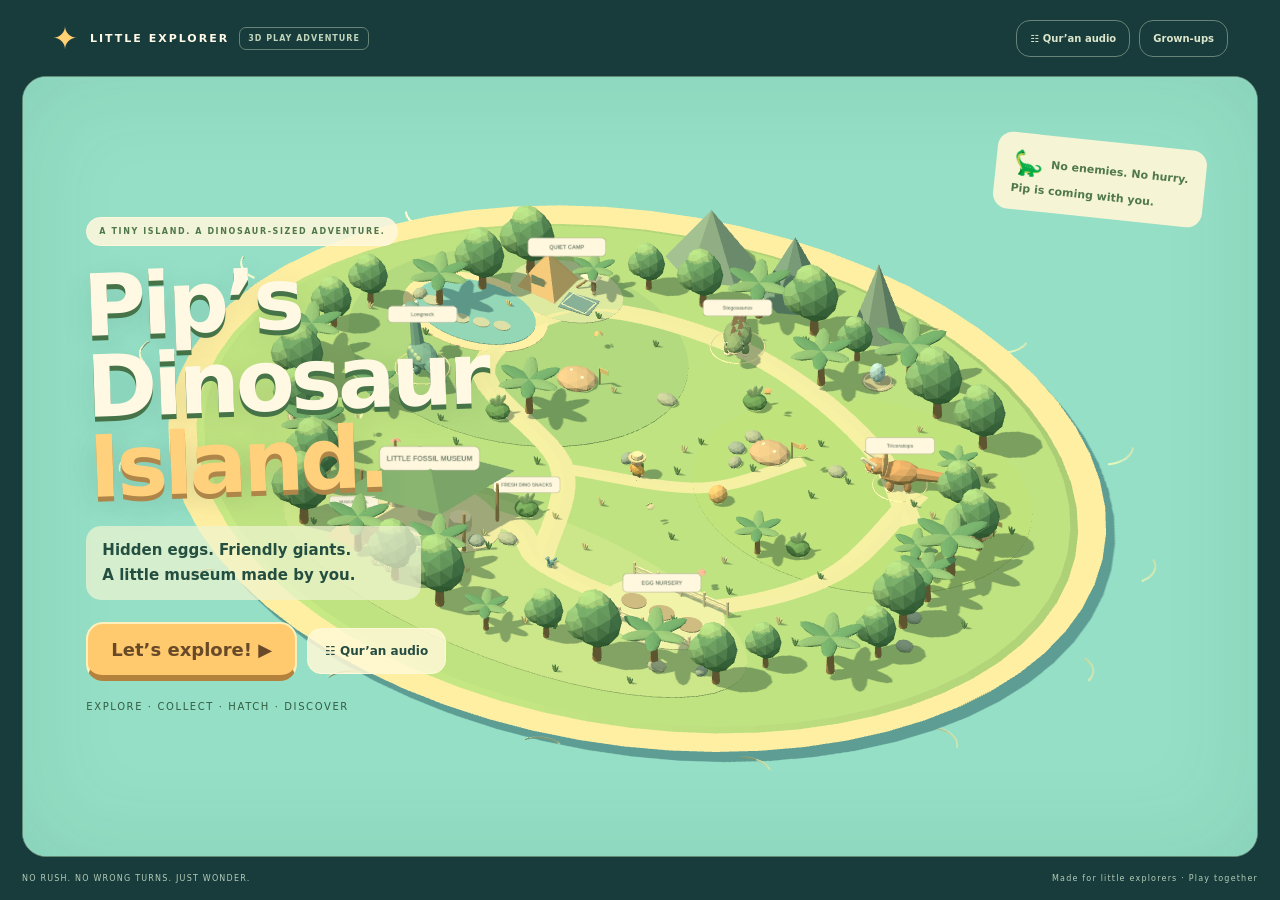
==== island.html @ 5e78a29a "Add active 3D dinosaur island with roaming, tactile digs, hatching and hop trail" ====
<!doctype html>
<html lang="en">
<head>
  <meta charset="utf-8">
  <meta name="viewport" content="width=device-width, initial-scale=1, viewport-fit=cover">
  <meta name="theme-color" content="#183e3c">
  <title>Pip’s Dinosaur Island · 3D adventure</title>
  <link rel="stylesheet" href="island.css">
  <script src="vendor/three.min.js" defer></script>
  <script src="recitation.js" defer></script>
  <script src="island-activities.js" defer></script>
  <script src="island.js" defer></script>
</head>
<body>
  <header class="site-header"><a href="island.html" class="brand"><span>✦</span> LITTLE EXPLORER <small>3D PLAY ADVENTURE</small></a><div><button id="open-recitation">☷ <span>Qur’an audio</span></button><button id="notes-button" aria-label="Open grown-up notes">Grown-ups</button></div></header>
  <main id="game" aria-label="Pip’s Dinosaur Island">
    <canvas id="island" tabindex="0" aria-label="3D dinosaur island. Use arrow keys or W A S D to walk, Space to hop, and E to explore. Or tap the ground to walk there."></canvas>
    <div class="scene-shade" aria-hidden="true"></div>
    <section id="hud" hidden aria-label="Explorer tools">
      <div class="toolbar"><button id="map-button" class="tool" aria-label="Open island map">▦ <small>MAP</small></button><button id="journal-button" class="tool" aria-label="Open discovery journal">▤ <small>FINDS</small></button><div class="counts" aria-live="polite"><span title="Dinosaur friends">🦕 <b id="dino-count">0/3</b></span><span title="Eggs found">🥚 <b id="egg-count">0/3</b></span><span title="Fossils found">🦴 <b id="fossil-count">0/3</b></span></div><button id="hud-recitation" class="tool" aria-label="Open background Qur’an recitation controls">☷</button><button id="pause-button" class="tool" aria-label="Pause adventure">Ⅱ</button></div>
      <div class="trail"><span>YOUR LITTLE EXPEDITION</span><strong id="mission">An island full of surprises.</strong><div><i id="trail-fill"></i></div></div>
      <div class="play-tools"><span class="leaf-basket" aria-label="Leaves in basket">🌿 <b id="leaf-count">0</b></span><button id="course-button" aria-pressed="false">◎ Hop trail</button><button id="buddy-button" hidden aria-pressed="false">🐣 Walk together</button></div>
    </section>
    <section id="pip" hidden><button id="help-button" aria-label="Pip, help me find a discovery"><span aria-hidden="true">🦕</span><small>HELP ME</small></button><p id="message" role="status">Salaam, explorer!</p><button id="repeat-button" aria-label="Repeat Pip’s guidance">◖))</button></section>
    <div id="navigation" hidden><span id="navigation-label">Following Pip…</span><button id="cancel-walk" aria-label="Stop following the trail">×</button></div>
    <div id="nearby" hidden></div>
    <section id="controls" hidden aria-label="Movement controls">
      <div id="joystick" aria-label="Hold and slide to walk" role="group"><div class="joy-ring"><span>↑</span><span>← &nbsp; →</span><span>↓</span></div><div id="stick"></div></div>
      <div class="keyboard-note">WASD / ARROWS · WALK<br>SPACE · HOP &nbsp; E · EXPLORE</div>
      <div class="actions"><button id="hop-button" aria-label="Hop">↑<small>HOP</small></button><button id="action-button" aria-label="Explore nearby"><span id="action-icon">✋</span><small id="action-label">EXPLORE</small></button></div>
    </section>
    <div id="overlay"></div>
    <div id="celebrate" role="status" hidden></div>
    <div id="fallback" hidden><span>🦕</span><h1>This island needs 3D support.</h1><p>Try a recent Safari or Chrome browser with WebGL enabled. Your discoveries are safe.</p><a href="play.html">Play the illustrated adventure instead →</a></div>
    <dialog id="recitation-dialog" aria-labelledby="recitation-title"><button class="close" id="close-recitation" aria-label="Close recitation controls">×</button><span class="eyebrow">OPTIONAL · RECORDED RECITATION</span><h2 id="recitation-title">Juz Amma</h2><p>Muzammil Hasballah · community-attributed recording</p><div class="button-row"><button id="recitation-toggle" class="primary" aria-pressed="false">▶ Start recitation</button><button id="recitation-stop">Stop & rewind</button></div><p id="recitation-status" role="status">Tap Start to stream. Internet needed.</p><label class="setting">Volume <input id="recitation-volume" type="range" min="0" max="1" step="0.05" value="0.35"><output id="volume-value">35%</output></label><label class="setting"><input id="recitation-loop" type="checkbox" checked> Repeat Juz Amma</label><p class="fine">Pauses for Pip’s voice, lessons, breaks, and hidden tabs. About 81 minutes / 117 MB; Wi-Fi recommended. <a href="https://archive.org/details/MuzammilHasballahJuzAmma" target="_blank" rel="noopener noreferrer">Community upload and attribution ↗</a>. Not independently authenticated as an official release. No audio is copied into the game.</p></dialog>
    <dialog id="notes" aria-labelledby="notes-title">
      <button class="close" id="close-notes" aria-label="Close grown-up notes">×</button><span class="eyebrow">A SMALL ISLAND. A BIG IMAGINATION.</span><h2 id="notes-title">For your grown-up</h2>
      <p>An active 3D adventure for ages 5–6, with no enemies, countdowns, lost lives, music, ads, accounts, or purchases. The original illustrated game is still available.</p>
      <h3>Let him lead</h3><p>Gather leaves by walking into the floating snacks above leafy bushes. Share a leaf with a roaming dinosaur to make a friend and ride. At a dig, rub the sand away with a finger or mouse; a brush button also works by keyboard. Collect eggs, bring them to the nursery, and tap the egg button four times to watch a baby hatch. The baby can follow him, or return to its nest with the baby button.</p>
      <h3>Play, not just collect</h3><p>Tap Hop trail for a repeatable six-hoop adventure: walk or ride through the golden hoops and hop inside the high ones. There is no timer or failure penalty. Pip can lead the way, but high hoops still need a hop. The beach ball rolls when pushed; try chasing it on a dinosaur. All play is optional. Dinosaur snacks regrow; there are no timed care chores.</p>
      <p>Tap the ground, use the joystick, or use arrow keys/WASD; E explores, Space hops. Tap Pip for help. The map can guide him to any place. The helping-hand button changes with nearby objects. Dinosaurs wait when approached, so he never has to chase one to interact.</p>
      <h3>Quiet learning, always optional</h3><p>The quiet camp has the existing parent-guided Muhammadiyah prayer sequence and Al-Fatihah, Al-Ikhlas, Al-Falaq, and An-Nas. Learning never awards points or unlocks exploration. Please review religious material with a qualified teacher; references are in the learning guide. No depictions of Allah or prophets.</p>
      <h3>Pretend discoveries</h3><p>Stylised dinosaurs, simplified fossils, and fantasy eggs are for play, not scientific reconstructions. The decorative pyramid is a separate museum model, not a claim that people in ancient Egypt lived with dinosaurs.</p>
      <h3>Saved here only</h3><p>Discovered dinosaurs, eggs, fossils, displays, hatched babies, leaves, companion choice, hop-trail keepsake, explorer position, and voice preference are stored on this browser. Partial brushing, unfinished hatching, moving dinosaur locations, and ball position are not saved across refreshes. No personal information, microphones, or religious-performance records. <strong id="storage-note"></strong> Recitation is streamed only after a tap; third-party audio hosts receive ordinary network requests. English speech uses your device’s available voice.</p>
      <p class="fine">Three.js r160.1 · <a href="vendor/THREE-LICENSE.txt">MIT licence</a>. All models are made from local procedural shapes. An internet connection is not needed for the island’s artwork or gameplay.</p>
      <div class="button-row"><button id="voice-button" aria-pressed="true">English voice: on</button><button id="fullscreen-button">Full screen</button><button id="reset-button">Reset island discoveries</button></div><a href="play.html">Original illustrated adventure →</a>
    </dialog>
  </main>
  <footer><span>NO RUSH. NO WRONG TURNS. JUST WONDER.</span><span>Made for little explorers · Play together</span></footer>
</body>
</html>
---- island.css ----
:root{--ink:#254c42;--cream:#fff9e7;--gold:#ffd074;--green:#4c7c55;font-family:'Trebuchet MS',system-ui,sans-serif;color:var(--cream);background:#183c3b;font-synthesis:none}*{box-sizing:border-box}body{margin:0}button,a{-webkit-tap-highlight-color:transparent;touch-action:manipulation}button{font:inherit;cursor:pointer;color:inherit;user-select:none}button:focus-visible,a:focus-visible,canvas:focus-visible{outline:3px solid #d89534;outline-offset:4px}button{border:1px solid #dbe1c7;border-bottom:3px solid #b3c1a0;border-radius:14px;background:#f7f6e6;color:var(--ink);padding:12px 17px;min-height:46px;font-weight:bold}button:hover{filter:brightness(1.04)}button:active{transform:translateY(2px)}a{color:inherit}h1,h2,h3,p{margin:0}h2{font-size:34px;letter-spacing:-1px;line-height:1.1}h3{margin:22px 0 8px;font-size:18px}p{line-height:1.65}.site-header{max-width:1600px;margin:auto;height:76px;padding:0 30px;display:flex;align-items:center;justify-content:space-between;gap:16px}.brand{font-size:11px;letter-spacing:2px;text-decoration:none;font-weight:bold;display:flex;align-items:center;gap:10px}.brand>span{font-size:31px;color:var(--gold)}.brand small{font-size:8px;letter-spacing:1px;border:1px solid #668477;border-radius:7px;padding:6px 8px;color:#bfd4bb}.site-header>div{display:flex;gap:9px}.site-header button{background:transparent;border:1px solid #668477;color:#dce6cb;font-size:10px;min-height:37px;padding:9px 13px}#game{position:relative;height:calc(100svh - 119px);min-height:530px;max-width:1540px;margin:0 auto;background:#a8d7ca;border:1px solid #618c77;border-radius:24px;overflow:hidden;isolation:isolate}body{padding:0 22px}#island{display:block;width:100%;height:100%;touch-action:none;outline-offset:-5px}.scene-shade{position:absolute;inset:0;pointer-events:none;box-shadow:inset 0 0 100px #234b3a18;z-index:1}#hud{position:absolute;inset:18px 20px auto;z-index:3;pointer-events:none}.toolbar{display:flex;align-items:flex-start;gap:9px}.toolbar>button,.counts{pointer-events:auto}.tool{min-width:48px;height:48px;padding:5px 11px;background:#fff9e9ed;font-size:22px;border:1px solid #fff7d7;border-bottom:3px solid #b6c69c;border-radius:15px;display:flex;align-items:center;justify-content:center;gap:7px;box-shadow:0 5px 20px #214a391a}.tool small{font-size:8px;letter-spacing:1px}.counts{margin-left:auto;display:flex;gap:15px;align-items:center;padding:11px 16px;border:1px solid #fff8dc;border-radius:15px;background:#fff9e9ed;color:var(--ink);font-size:20px;box-shadow:0 5px 20px #214a391a}.counts b{font-size:12px;vertical-align:middle}.trail{margin-top:12px;background:#fff9e9ed;color:var(--ink);border:1px solid #fff8dc;border-radius:16px;padding:12px 16px;width:300px}.trail>span{font-size:7px;font-weight:bold;letter-spacing:1.6px;color:#829167;display:block;margin-bottom:5px}.trail strong{font-size:14px;line-height:1.35;display:block}.trail>div{height:5px;background:#dce5c5;border-radius:6px;margin-top:9px;overflow:hidden}.trail i{display:block;height:100%;width:0;background:#8ab060;border-radius:6px;transition:width .5s}#pip{position:absolute;bottom:155px;left:50%;transform:translateX(-50%);width:max-content;max-width:560px;min-width:310px;display:flex;align-items:center;gap:12px;background:#fffbeeef;color:var(--ink);border:2px solid #fff7dc;border-radius:20px;padding:9px 13px 9px 9px;z-index:3;box-shadow:0 7px 30px #244c3b22}#help-button{background:#e5eccb;border:0;border-bottom:3px solid #b1c68d;padding:5px;width:60px;min-width:60px;height:66px;display:flex;flex-direction:column;align-items:center;justify-content:center;border-radius:14px}#help-button>span{font-size:30px}#help-button small{font-size:7px;letter-spacing:.6px;color:#63824d}#message{font-size:13px;font-weight:bold;line-height:1.45;min-width:0}#repeat-button{border:0;min-height:35px;min-width:35px;padding:4px;border-radius:50%;background:#e6ecd6;font-size:12px}#nearby{position:absolute;bottom:253px;left:50%;transform:translateX(-50%);background:#315f49ed;border:1px solid #f8edb8;color:#fff8d7;border-radius:30px;padding:8px 17px;font-size:12px;font-weight:bold;z-index:3;max-width:85%;text-align:center;pointer-events:none}#controls{position:absolute;inset:auto 26px 22px;display:flex;align-items:flex-end;justify-content:space-between;z-index:3;pointer-events:none}#joystick{width:118px;height:118px;border-radius:50%;background:#fff9dd80;border:2px solid #fff9dfbd;box-shadow:0 5px 30px #295c3925;position:relative;pointer-events:auto;touch-action:none}#stick{position:absolute;left:35px;top:35px;width:44px;height:44px;border-radius:50%;background:#fff8e4;border:2px solid #fffde9;border-bottom:5px solid #b9c5a4;pointer-events:none;box-shadow:0 3px 10px #28574020}.joy-ring{position:absolute;inset:4px;display:flex;flex-direction:column;justify-content:space-between;text-align:center;color:#587a54;font-size:19px;font-weight:bold;pointer-events:none}.keyboard-note{font-size:8px;letter-spacing:1.2px;text-align:center;line-height:1.9;color:#fff7cf;text-shadow:0 1px 3px #214638;margin-bottom:6px}.actions{display:flex;align-items:flex-end;gap:12px;pointer-events:auto}.actions button{display:flex;align-items:center;justify-content:center;flex-direction:column;border:2px solid #fff1bc;border-bottom:6px solid #b78a42;box-shadow:0 6px 25px #244c3b25}.actions small{font-size:8px;letter-spacing:1px}.actions #hop-button{height:68px;width:68px;background:#fff8df;color:#5d7951;border-bottom-color:#aebb93;border-radius:50%;font-size:26px;gap:2px}.actions #action-button{height:94px;width:94px;border-radius:30px;background:#ffd27a;font-size:33px;gap:4px;padding:7px;color:#735026}.actions #action-button.ready{background:#ffc65e;box-shadow:0 0 0 6px #ffeda552,0 5px 24px #244c3b25}#navigation{position:absolute;top:84px;left:50%;transform:translateX(-50%);border-radius:25px;background:#416c50e8;display:flex;align-items:center;padding:4px 5px 4px 15px;font-size:11px;gap:12px;z-index:3}#navigation button{min-height:28px;width:28px;line-height:1;padding:2px;border:0;border-radius:50%;background:#f9f2d5;color:#54734b;font-size:19px}#overlay{position:absolute;inset:0;z-index:5;padding:28px;display:flex;align-items:center;justify-content:center;overflow:auto}#overlay:empty{display:none}#overlay.shaded{background:#123d3e88;backdrop-filter:blur(6px)}.title-screen{align-self:stretch;width:100%;padding:4% 3%;display:flex;align-items:center;position:relative;pointer-events:none}.title-copy{max-width:560px;pointer-events:auto}.eyebrow{display:block;font-size:8px;letter-spacing:2px;font-weight:bold;color:#819366;margin-bottom:13px}.title-copy .eyebrow{display:inline-block;background:#fff7dcdf;color:#4f774a;border:1px solid #fff7da;border-radius:20px;padding:9px 12px;letter-spacing:1.6px}.title-copy h1{font-size:clamp(52px,6.7vw,102px);line-height:.94;letter-spacing:-4px;font-weight:900;text-shadow:0 5px 0 #467348,0 8px 30px #234b3820;transform:rotate(-2deg);color:#fff9e4}.title-copy h1 em{display:block;color:#ffd17c;font-style:normal;text-shadow:0 5px 0 #ae8649,0 7px 30px #234b3830}.title-copy>p{font-size:15px;max-width:335px;margin:25px 0 22px;color:#244f40;font-weight:bold;background:#edf3cfbb;padding:12px 16px;border-radius:15px}.primary{background:#ffc96d;border:2px solid #fff0bd;border-bottom:6px solid #b5823e;color:#684a29;padding:15px 23px;border-radius:17px;font-size:18px;font-weight:900;min-height:59px}.primary.green{background:#557e55;color:#fff9de;border-color:#aecb90;border-bottom-color:#355b3e}.button-row{display:flex;align-items:center;justify-content:center;gap:10px;flex-wrap:wrap;margin:20px 0 12px}.title-copy .button-row{justify-content:flex-start}.quiet-button{background:#fff8d6d9;font-size:12px;border:1px solid #fff8d6;min-height:46px}.title-copy .fine{font-size:8px;letter-spacing:1.6px;margin-top:17px;color:#325d43}.title-sticker{position:absolute;right:2%;top:5%;padding:12px 17px;background:#fff8d8e6;color:#51784b;border-radius:15px;transform:rotate(6deg);font-size:11px;font-weight:bold;line-height:1.5}.title-sticker span{font-size:24px;vertical-align:middle;margin-right:8px}.card{position:relative;width:100%;max-width:820px;max-height:100%;overflow:auto;background:#fff9e8;border:3px solid #fff0ce;border-bottom:7px solid #c6c39b;border-radius:25px;color:var(--ink);padding:30px;text-align:center;box-shadow:0 25px 100px #163d3b40}.card>p{font-size:13px;color:#778569;margin:12px auto 18px;max-width:550px}.card .eyebrow{padding:0 28px}.close{position:absolute;right:12px;top:12px;border:0;border-radius:50%;width:35px;height:35px;min-height:35px;background:#e6ebd3;padding:0;font-size:24px;color:#57754c;z-index:1}.map-layout{display:grid;grid-template-columns:1.2fr 1fr;gap:18px;margin-top:18px;align-items:center}.island-map{background:#b8dfd2;border:1px solid #a6cabe;border-radius:21px;overflow:hidden;min-height:260px}.island-map svg{display:block;width:100%;height:auto}.map-destinations{display:grid;grid-template-columns:1fr 1fr;gap:9px}.destination{display:flex;align-items:center;text-align:left;gap:8px;min-height:71px;padding:10px;background:#edf1d9;border-color:#d3dfb7;border-bottom-color:#b8c99d}.destination>span{font-size:24px}.destination strong{display:block;font-size:11px;line-height:1.4}.destination small{display:block;font-size:8px;font-weight:normal;line-height:1.6;color:#789067;margin-top:2px}.map-key{font-size:10px!important;color:#6b805e!important;margin-bottom:0!important}.journal-grid{display:grid;grid-template-columns:repeat(3,1fr);gap:11px;margin:18px 0}.find-card{background:#edf0dc;border:1px solid #d8e0bf;border-radius:17px;padding:15px 8px;display:flex;flex-direction:column;align-items:center;gap:5px;font-size:11px;color:#688052;min-height:120px}.find-card>span{font-size:35px;filter:grayscale(1);opacity:.4}.find-card.found>span{filter:none;opacity:1}.find-card strong{font-size:13px;color:#40663f}.find-card small{font-size:9px;line-height:1.4}.find-card:not(.found){border-style:dashed}.journal-tabs{display:flex;gap:8px;justify-content:center;margin:20px 0}.journal-tabs button{font-size:12px;padding:10px 15px}.journal-tabs .active{background:#d4e5b8;border-color:#a7be88}.progress-line{background:#e8ecd4;border-radius:13px;padding:13px;margin:13px 0;font-size:12px}.pause-card{max-width:440px}.pause-card .button-row{flex-direction:column}.pause-card .button-row button{width:100%}.big-icon{font-size:58px;display:block;margin-bottom:18px}.camp-choices{display:grid;grid-template-columns:1fr 1fr;gap:15px;margin:25px 0}.camp-choice{padding:24px 12px;background:#e8eddb;min-height:130px}.camp-choice>span{display:block;font-size:35px;margin-bottom:12px}.learning-card{height:100%;max-width:1100px;padding:0;display:flex;flex-direction:column;overflow:hidden}.learning-header{display:flex;justify-content:space-between;align-items:center;gap:15px;padding:12px 18px;text-align:left}.learning-header strong{font-size:15px}.learning-header small{font-size:8px;display:block;color:#80906a;margin-top:5px}.learning-header button{font-size:12px;white-space:nowrap}.learning-card iframe{flex:1;width:100%;border:0;background:#f7f6ed;min-height:200px}dialog{position:fixed;max-width:610px;width:calc(100% - 30px);max-height:90svh;overflow:auto;border:3px solid #e4dbb5;border-radius:25px;background:#fff9e8;color:var(--ink);padding:30px}dialog::backdrop{background:#113b3bb8;backdrop-filter:blur(6px)}dialog h2{padding-right:20px}dialog p{font-size:13px;margin:14px 0;color:#6b7e60}dialog a{font-size:12px;color:#4f764a}.setting{display:flex;align-items:center;gap:12px;margin:20px 0;font-size:13px}.setting input[type=range]{min-width:70px;flex:1;accent-color:#65864f}.setting input[type=checkbox]{width:20px;height:20px;accent-color:#65864f}.fine{font-size:10px!important;line-height:1.8}#recitation-status{background:#e4ecd2;border-radius:12px;padding:13px;min-height:55px;font-size:12px}#recitation-dialog .primary{font-size:15px;min-height:50px}.recitation-active{background:#d2e4b4!important}#celebrate{position:absolute;top:25%;left:50%;transform:translateX(-50%) rotate(-3deg);background:#fff5cf;color:#526f3e;box-shadow:0 8px 35px #234a352a;padding:19px 29px;border:3px solid #ffdf8e;border-radius:22px;font-size:21px;font-weight:bold;z-index:4;text-align:center;pointer-events:none;animation:pop .45s ease-out}#fallback{position:absolute;inset:0;background:#e6edcf;color:var(--ink);padding:30px;display:flex;flex-direction:column;align-items:center;justify-content:center;text-align:center;gap:25px;z-index:6}#fallback>span{font-size:75px}#fallback h1{font-size:30px}#fallback p{max-width:400px}footer{height:43px;max-width:1500px;margin:auto;display:flex;align-items:center;justify-content:space-between;font-size:8px;color:#b3ccb8;letter-spacing:1.2px}#game:fullscreen{width:100vw;height:100svh;max-width:none;min-height:0;border:0;border-radius:0}.busy #controls,.busy #pip,.busy #nearby,.busy #navigation{display:none!important}[hidden]{display:none!important}@keyframes pop{from{opacity:0;transform:translateX(-50%) scale(.6) rotate(-6deg)}to{opacity:1;transform:translateX(-50%) scale(1) rotate(-3deg)}}
@media(max-width:950px){.brand small{display:none}.title-copy h1{font-size:73px}.keyboard-note{display:none}.title-copy>p{font-size:13px;max-width:285px}.site-header{padding:0 7px;height:66px}#game{height:calc(100svh - 105px);min-height:510px}footer{height:39px}#pip{max-width:470px}.map-layout{grid-template-columns:1fr 1fr;gap:12px}.destination{padding:8px;gap:5px}.destination>span{font-size:21px}.destination strong{font-size:10px}.card{padding:25px}.island-map{min-height:0}}
@media(max-width:600px){body{padding:0 7px}.site-header{height:60px;padding:0 5px;gap:7px}.brand{font-size:8px;letter-spacing:1px;gap:5px}.brand>span{font-size:25px}.site-header>div{gap:5px}.site-header button{font-size:8px;padding:8px;min-height:34px}#game{height:calc(100svh - 88px);min-height:480px;border-radius:18px}footer{height:28px;justify-content:center;font-size:6px;letter-spacing:1px}footer span+span{display:none}#hud{inset:10px 9px auto}.toolbar{gap:5px}.tool{height:40px;min-width:36px;border-radius:12px;padding:5px 8px;font-size:19px}.tool small{display:none}.counts{padding:9px 9px;gap:8px;font-size:16px;border-radius:12px;height:40px}.counts b{font-size:9px}.trail{margin-top:8px;width:228px;padding:9px 12px;border-radius:13px}.trail>span{font-size:6px}.trail strong{font-size:12px}.trail>div{margin-top:6px;height:4px}#pip{bottom:135px;width:calc(100% - 24px);min-width:0;padding:7px;gap:8px;border-radius:17px}#help-button{width:48px;min-width:48px;height:55px}#help-button>span{font-size:25px}#help-button small{font-size:6px}#message{font-size:11px;line-height:1.4}#repeat-button{min-width:28px;width:28px;min-height:28px;font-size:10px}#controls{inset:auto 15px 17px}#joystick{height:101px;width:101px}#stick{top:29px;left:29px;width:39px;height:39px}.joy-ring{font-size:17px}.actions{gap:7px}.actions #hop-button{height:54px;width:54px;font-size:23px}.actions #action-button{height:80px;width:80px;font-size:28px;border-radius:26px}.actions small{font-size:7px;letter-spacing:.7px}#nearby{bottom:220px;font-size:10px;padding:7px 13px}#navigation{top:137px;max-width:90%;white-space:nowrap;padding:4px 4px 4px 12px;font-size:9px;gap:8px}#overlay{padding:13px}.title-screen{align-items:flex-start;padding:28px 3% 0}.title-copy{max-width:320px}.title-copy .eyebrow{font-size:6px;padding:8px 10px;letter-spacing:1px;margin-bottom:17px}.title-copy h1{font-size:clamp(52px,15.5vw,74px);letter-spacing:-3px}.title-copy>p{font-size:12px;max-width:235px;margin:20px 0 16px;padding:10px 12px}.title-copy .button-row{margin-top:14px;gap:7px}.title-copy .primary{font-size:16px;min-height:55px;padding:13px 20px}.quiet-button{font-size:10px;padding:10px 13px}.title-copy .fine{font-size:6px!important;letter-spacing:1px}.title-sticker{top:auto;bottom:15px;right:3%;font-size:8px;padding:9px 11px}.title-sticker span{font-size:20px}.card{padding:23px 15px;border-radius:21px}.card h2{font-size:28px}.card>p{font-size:11px;line-height:1.7;margin-bottom:13px}.card .eyebrow{font-size:6px;letter-spacing:1.3px;margin-bottom:10px}.map-layout{grid-template-columns:1fr;gap:12px;margin-top:10px}.island-map{max-width:290px;width:100%;margin:auto}.map-destinations{grid-template-columns:repeat(3,1fr);gap:6px}.destination{flex-direction:column;justify-content:center;text-align:center;padding:8px 4px;min-height:73px;gap:3px;border-radius:12px}.destination strong{font-size:9px}.destination small{font-size:7px}.destination>span{font-size:23px}.map-key{font-size:8px!important}.journal-grid{gap:7px}.find-card{padding:12px 5px;min-height:111px}.find-card>span{font-size:28px}.find-card strong{font-size:10px}.find-card small{font-size:8px}.journal-tabs{gap:5px;margin:16px 0}.journal-tabs button{font-size:10px;padding:9px;min-height:40px}.progress-line{font-size:10px;line-height:1.6;padding:11px}.camp-choices{gap:10px;margin:20px 0}.camp-choice{padding:18px 8px;font-size:12px}.camp-choice>span{font-size:29px}.learning-card{padding:0}.learning-header{padding:10px 12px;gap:10px}.learning-header strong{font-size:12px}.learning-header small{font-size:6px}.learning-header button{font-size:10px;padding:8px 10px;min-height:40px}.big-icon{font-size:44px;margin-bottom:13px}#celebrate{font-size:16px;width:max-content;max-width:90%;padding:15px 20px}dialog{padding:26px 20px}dialog h2{font-size:29px}dialog p{font-size:12px}.close{width:30px;height:30px;min-height:30px;font-size:21px;top:9px;right:9px}}
@media(max-height:550px) and (min-width:601px){body{padding:0}.site-header,footer{display:none}#game{height:100svh;min-height:0;border:0;border-radius:0}.title-screen{padding:12px 4%;align-items:center}.title-copy h1{font-size:58px;letter-spacing:-3px}.title-copy .eyebrow{font-size:6px;margin-bottom:9px;padding:7px 10px}.title-copy>p{font-size:11px;margin:14px 0 12px;padding:7px 12px;max-width:275px}.title-copy .button-row{margin:12px 0 8px}.title-copy .primary{font-size:15px;padding:10px 19px;min-height:47px}.title-copy .fine{margin-top:10px;font-size:6px!important}.title-sticker{font-size:8px;top:8px}.title-sticker span{font-size:20px}#hud{inset:10px 13px auto}.tool{height:39px;min-width:39px;font-size:18px;padding:5px 9px}.tool small{font-size:7px}.counts{height:39px;font-size:17px;padding:8px 13px}.counts b{font-size:10px}.trail{margin-top:8px;width:235px;padding:8px 12px}.trail strong{font-size:11px}.trail>span{font-size:6px}.trail>div{margin-top:6px}#pip{bottom:23px;max-width:380px;min-width:0;padding:6px 9px;gap:8px}#message{font-size:10px}#help-button{width:43px;min-width:43px;height:48px}#help-button>span{font-size:24px}#help-button small{font-size:6px}#repeat-button{min-width:25px;min-height:25px;font-size:9px}#controls{bottom:15px}#joystick{width:96px;height:96px}#stick{left:26px;top:26px;width:40px;height:40px}.actions #action-button{height:76px;width:76px;font-size:28px}.actions #hop-button{height:52px;width:52px;font-size:21px}#nearby{bottom:112px;font-size:10px}#navigation{top:15px;font-size:9px}#overlay{padding:15px}.card{padding:20px}.card h2{font-size:27px}.card>p{font-size:11px;margin:9px auto 12px}.card .eyebrow{font-size:7px;margin-bottom:9px}.map-layout{grid-template-columns:1fr 1fr;margin-top:10px}.island-map{max-width:270px;margin:auto}.map-destinations{gap:7px}.destination{min-height:61px}.destination strong{font-size:10px}.destination small{font-size:8px}.map-key{font-size:9px!important}.journal-tabs{margin:12px 0}.journal-tabs button{padding:8px 12px;min-height:36px;font-size:10px}.find-card{min-height:100px;padding:10px}.find-card>span{font-size:27px}.journal-grid{margin:10px 0}.find-card strong{font-size:11px}.progress-line{padding:9px;font-size:11px}.big-icon{font-size:36px;margin-bottom:10px}.button-row{margin:13px 0 8px}.primary{font-size:15px;min-height:47px;padding:11px 18px}.camp-choices{margin:16px 0;gap:12px}.camp-choice{padding:15px 10px;min-height:105px;font-size:13px}.camp-choice>span{font-size:25px}.learning-card{padding:0}#celebrate{font-size:17px;padding:14px 23px}}
.map-settings{margin:12px 0 0}.map-settings button{font-size:10px;min-height:36px;padding:8px 12px}
.play-tools{display:flex;align-items:center;gap:6px;margin-top:8px;pointer-events:auto;flex-wrap:wrap;max-width:340px}.play-tools button,.leaf-basket{font-size:10px;min-height:38px;padding:8px 10px;background:#fff7dbed;border-radius:12px}.leaf-basket{color:#4e7046;border:1px solid #fff8d7;min-width:49px;text-align:center;display:flex;align-items:center;gap:5px;font-size:16px}.leaf-basket b{font-size:11px}.play-tools button[aria-pressed=true]{background:#d4e7b4}.brush-card{max-width:850px}.brush-card>p{margin-bottom:12px}#brush-sand{display:block;width:100%;max-height:43svh;aspect-ratio:2;touch-action:none;background:#d4b17e;border:4px solid #d9bf8f;border-radius:19px;cursor:crosshair}.brush-progress{height:9px;border-radius:8px;background:#e0e7c9;margin:13px 0}.brush-progress i{display:block;height:100%;border-radius:8px;background:#8eae69;transition:width .12s}.brush-card button:disabled{opacity:.45;cursor:default}.brush-card .button-row{margin-top:12px}.brush-card .button-row button{font-size:14px}.brush-card .fine{margin:8px 0 0}
@media(max-width:600px){.play-tools{max-width:278px;gap:5px;margin-top:6px}.play-tools button{font-size:8px;padding:7px 8px;min-height:34px}.leaf-basket{font-size:13px;min-width:42px;min-height:34px;padding:7px}.leaf-basket b{font-size:10px}.brush-card .button-row{gap:8px}.brush-card .button-row button{font-size:11px;min-height:43px;padding:10px 12px}#brush-sand{max-height:none;border-width:3px;border-radius:14px}.brush-card h2{font-size:25px}.brush-card>p{font-size:11px}.brush-progress{height:7px}}
@media(max-height:550px) and (min-width:601px){.play-tools{max-width:290px;gap:5px;margin-top:6px}.play-tools button,.leaf-basket{font-size:8px;padding:6px 8px;min-height:31px}.brush-card{padding:15px;max-width:640px}.brush-card h2{font-size:23px}.brush-card .eyebrow{font-size:6px;margin-bottom:6px}.brush-card>p{font-size:10px;margin:7px 0 9px}#brush-sand{max-height:40svh;width:auto;max-width:100%;margin:auto}.brush-card .button-row{margin:8px 0 5px}.brush-card .button-row button{font-size:11px;min-height:35px;padding:8px 13px}.brush-card .fine{font-size:8px!important}.brush-progress{margin:9px 0;height:6px}}
@media(prefers-reduced-motion:reduce){*,*::before,*::after{animation:none!important;transition:none!important}}
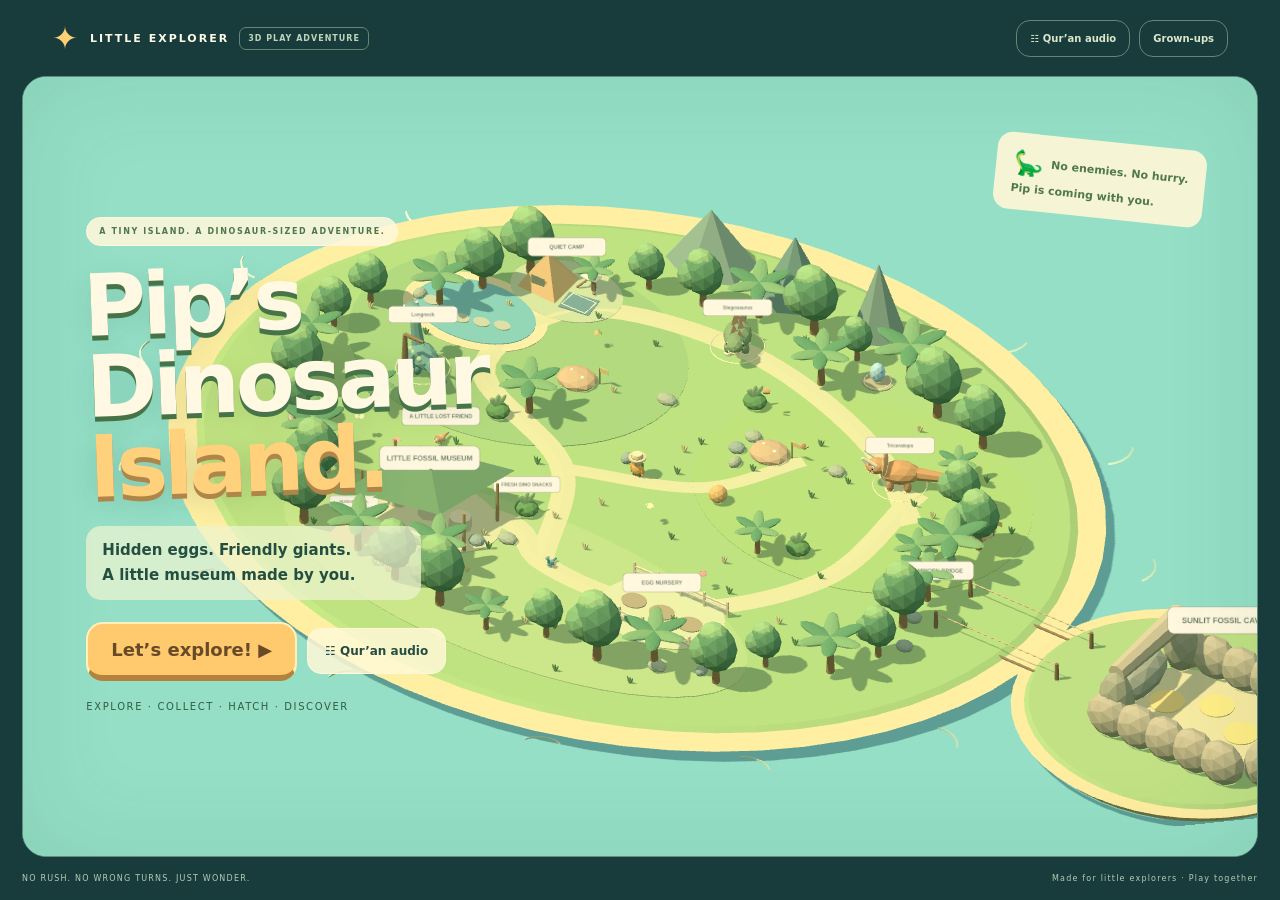
==== commit dcf01add: "Add connected dinosaur expedition with rescue, bridge building and fossil cave" ====
--- a/island.html
+++ b/island.html
@@ -9,6 +9,7 @@
   <script src="vendor/three.min.js" defer></script>
   <script src="recitation.js" defer></script>
   <script src="island-activities.js" defer></script>
+  <script src="island-missions.js" defer></script>
   <script src="island.js" defer></script>
 </head>
 <body>
@@ -38,6 +39,7 @@
       <p>An active 3D adventure for ages 5–6, with no enemies, countdowns, lost lives, music, ads, accounts, or purchases. The original illustrated game is still available.</p>
       <h3>Let him lead</h3><p>Gather leaves by walking into the floating snacks above leafy bushes. Share a leaf with a roaming dinosaur to make a friend and ride. At a dig, rub the sand away with a finger or mouse; a brush button also works by keyboard. Collect eggs, bring them to the nursery, and tap the egg button four times to watch a baby hatch. The baby can follow him, or return to its nest with the baby button.</p>
       <h3>Play, not just collect</h3><p>Tap Hop trail for a repeatable six-hoop adventure: walk or ride through the golden hoops and hop inside the high ones. There is no timer or failure penalty. Pip can lead the way, but high hoops still need a hop. The beach ball rolls when pushed; try chasing it on a dinosaur. All play is optional. Dinosaur snacks regrow; there are no timed care chores.</p>
+      <h3>A connected expedition</h3><p>Tap 🧭 Expedition to guide a lost baby home, carry three bridge timbers, and use Lulu’s reach for the high one. Fit six bridge planks to reach Fossil Island. Ride Toto to gently push the cave boulder four times, then follow three golden footprints (hop on the middle one) and uncover a giant fossil. Pip guides each next step. Mission progress saves, including partial building and pushing. Tap Expedition again for free exploration; it does not erase the mission. The cave is bright and open-roofed, with no enemies or darkness. Quiet camp is always open.</p>
       <p>Tap the ground, use the joystick, or use arrow keys/WASD; E explores, Space hops. Tap Pip for help. The map can guide him to any place. The helping-hand button changes with nearby objects. Dinosaurs wait when approached, so he never has to chase one to interact.</p>
       <h3>Quiet learning, always optional</h3><p>The quiet camp has the existing parent-guided Muhammadiyah prayer sequence and Al-Fatihah, Al-Ikhlas, Al-Falaq, and An-Nas. Learning never awards points or unlocks exploration. Please review religious material with a qualified teacher; references are in the learning guide. No depictions of Allah or prophets.</p>
       <h3>Pretend discoveries</h3><p>Stylised dinosaurs, simplified fossils, and fantasy eggs are for play, not scientific reconstructions. The decorative pyramid is a separate museum model, not a claim that people in ancient Egypt lived with dinosaurs.</p>
--- a/island.css
+++ b/island.css
@@ -6,4 +6,6 @@
 .play-tools{display:flex;align-items:center;gap:6px;margin-top:8px;pointer-events:auto;flex-wrap:wrap;max-width:340px}.play-tools button,.leaf-basket{font-size:10px;min-height:38px;padding:8px 10px;background:#fff7dbed;border-radius:12px}.leaf-basket{color:#4e7046;border:1px solid #fff8d7;min-width:49px;text-align:center;display:flex;align-items:center;gap:5px;font-size:16px}.leaf-basket b{font-size:11px}.play-tools button[aria-pressed=true]{background:#d4e7b4}.brush-card{max-width:850px}.brush-card>p{margin-bottom:12px}#brush-sand{display:block;width:100%;max-height:43svh;aspect-ratio:2;touch-action:none;background:#d4b17e;border:4px solid #d9bf8f;border-radius:19px;cursor:crosshair}.brush-progress{height:9px;border-radius:8px;background:#e0e7c9;margin:13px 0}.brush-progress i{display:block;height:100%;border-radius:8px;background:#8eae69;transition:width .12s}.brush-card button:disabled{opacity:.45;cursor:default}.brush-card .button-row{margin-top:12px}.brush-card .button-row button{font-size:14px}.brush-card .fine{margin:8px 0 0}
 @media(max-width:600px){.play-tools{max-width:278px;gap:5px;margin-top:6px}.play-tools button{font-size:8px;padding:7px 8px;min-height:34px}.leaf-basket{font-size:13px;min-width:42px;min-height:34px;padding:7px}.leaf-basket b{font-size:10px}.brush-card .button-row{gap:8px}.brush-card .button-row button{font-size:11px;min-height:43px;padding:10px 12px}#brush-sand{max-height:none;border-width:3px;border-radius:14px}.brush-card h2{font-size:25px}.brush-card>p{font-size:11px}.brush-progress{height:7px}}
 @media(max-height:550px) and (min-width:601px){.play-tools{max-width:290px;gap:5px;margin-top:6px}.play-tools button,.leaf-basket{font-size:8px;padding:6px 8px;min-height:31px}.brush-card{padding:15px;max-width:640px}.brush-card h2{font-size:23px}.brush-card .eyebrow{font-size:6px;margin-bottom:6px}.brush-card>p{font-size:10px;margin:7px 0 9px}#brush-sand{max-height:40svh;width:auto;max-width:100%;margin:auto}.brush-card .button-row{margin:8px 0 5px}.brush-card .button-row button{font-size:11px;min-height:35px;padding:8px 13px}.brush-card .fine{font-size:8px!important}.brush-progress{margin:9px 0;height:6px}}
+.expedition-chapters{display:grid;gap:8px;margin:18px 0;text-align:left}.expedition-chapters>div{display:flex;align-items:center;gap:12px;padding:12px;border:1px solid #d9d9bc;border-radius:12px;color:#61735a;background:#efeddc}.expedition-chapters span{font-size:24px}.expedition-chapters strong{font-size:13px;flex:1}.expedition-chapters .done{background:#e0edc8;color:#345e43}.expedition-chapters b{font-size:22px}#expedition-button{min-height:44px}#expedition-button[aria-pressed=true]{border-color:#91a96e;background:#d9e9b8}
+@media(max-width:600px){#navigation{top:192px}.play-tools{max-width:330px}#expedition-button{min-height:40px}.expedition-chapters strong{font-size:11px}}
 @media(prefers-reduced-motion:reduce){*,*::before,*::after{animation:none!important;transition:none!important}}
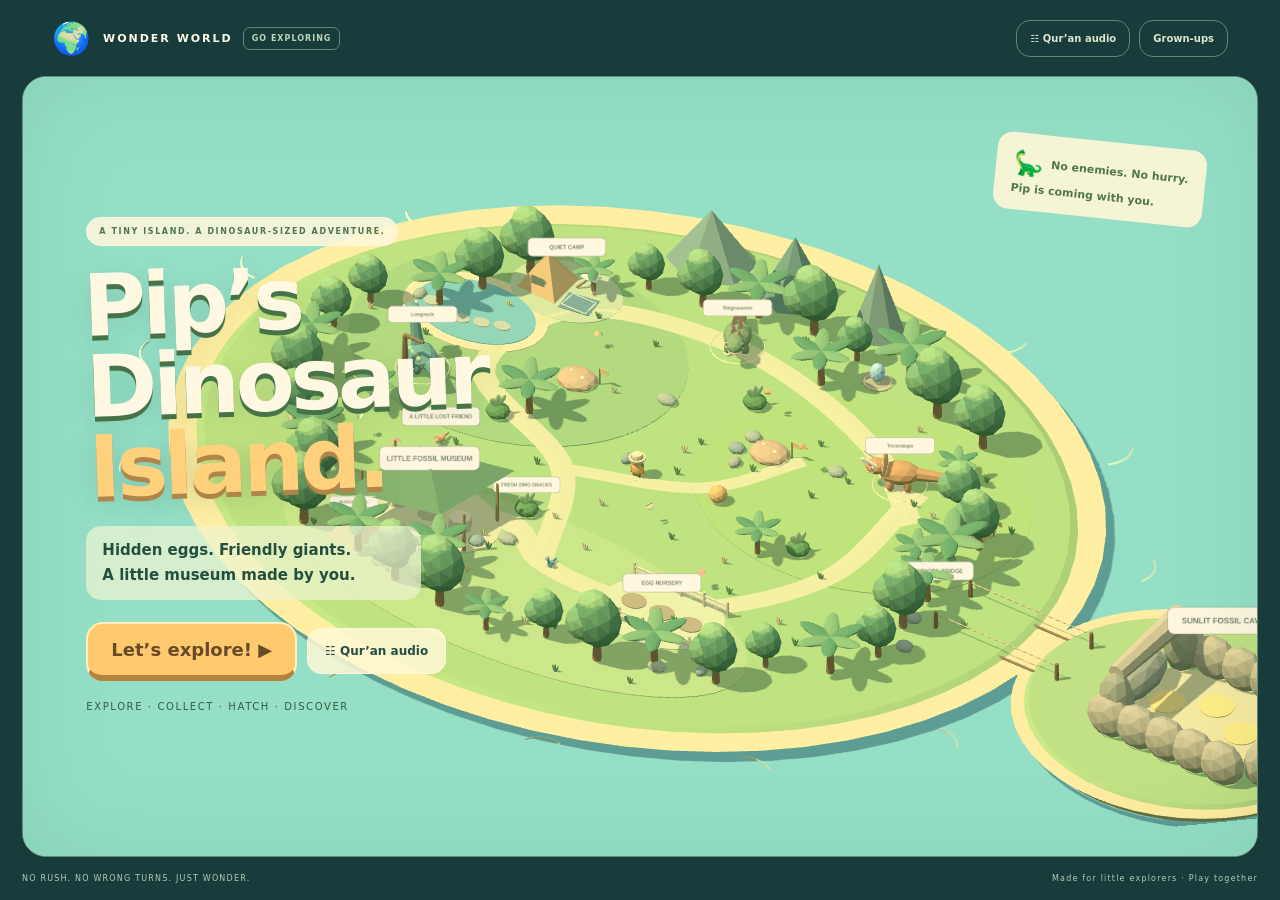
==== commit 626b9a5a: "Add child-friendly open-world wonder park with buggy driving and seven hands-on destinations" ====
--- a/island.html
+++ b/island.html
@@ -5,15 +5,15 @@
   <meta name="viewport" content="width=device-width, initial-scale=1, viewport-fit=cover">
   <meta name="theme-color" content="#183e3c">
   <title>Pip’s Dinosaur Island · 3D adventure</title>
-  <link rel="stylesheet" href="island.css">
+  <link rel="stylesheet" href="island.css?v=expedition-1">
   <script src="vendor/three.min.js" defer></script>
   <script src="recitation.js" defer></script>
   <script src="island-activities.js" defer></script>
-  <script src="island-missions.js" defer></script>
-  <script src="island.js" defer></script>
+  <script src="island-missions.js?v=expedition-1" defer></script>
+  <script src="island.js?v=expedition-1" defer></script>
 </head>
 <body>
-  <header class="site-header"><a href="island.html" class="brand"><span>✦</span> LITTLE EXPLORER <small>3D PLAY ADVENTURE</small></a><div><button id="open-recitation">☷ <span>Qur’an audio</span></button><button id="notes-button" aria-label="Open grown-up notes">Grown-ups</button></div></header>
+  <header class="site-header"><a href="world.html" class="brand" aria-label="Visit the new Wonder World"><span>🌍</span> WONDER WORLD <small>GO EXPLORING</small></a><div><button id="open-recitation">☷ <span>Qur’an audio</span></button><button id="notes-button" aria-label="Open grown-up notes">Grown-ups</button></div></header>
   <main id="game" aria-label="Pip’s Dinosaur Island">
     <canvas id="island" tabindex="0" aria-label="3D dinosaur island. Use arrow keys or W A S D to walk, Space to hop, and E to explore. Or tap the ground to walk there."></canvas>
     <div class="scene-shade" aria-hidden="true"></div>
